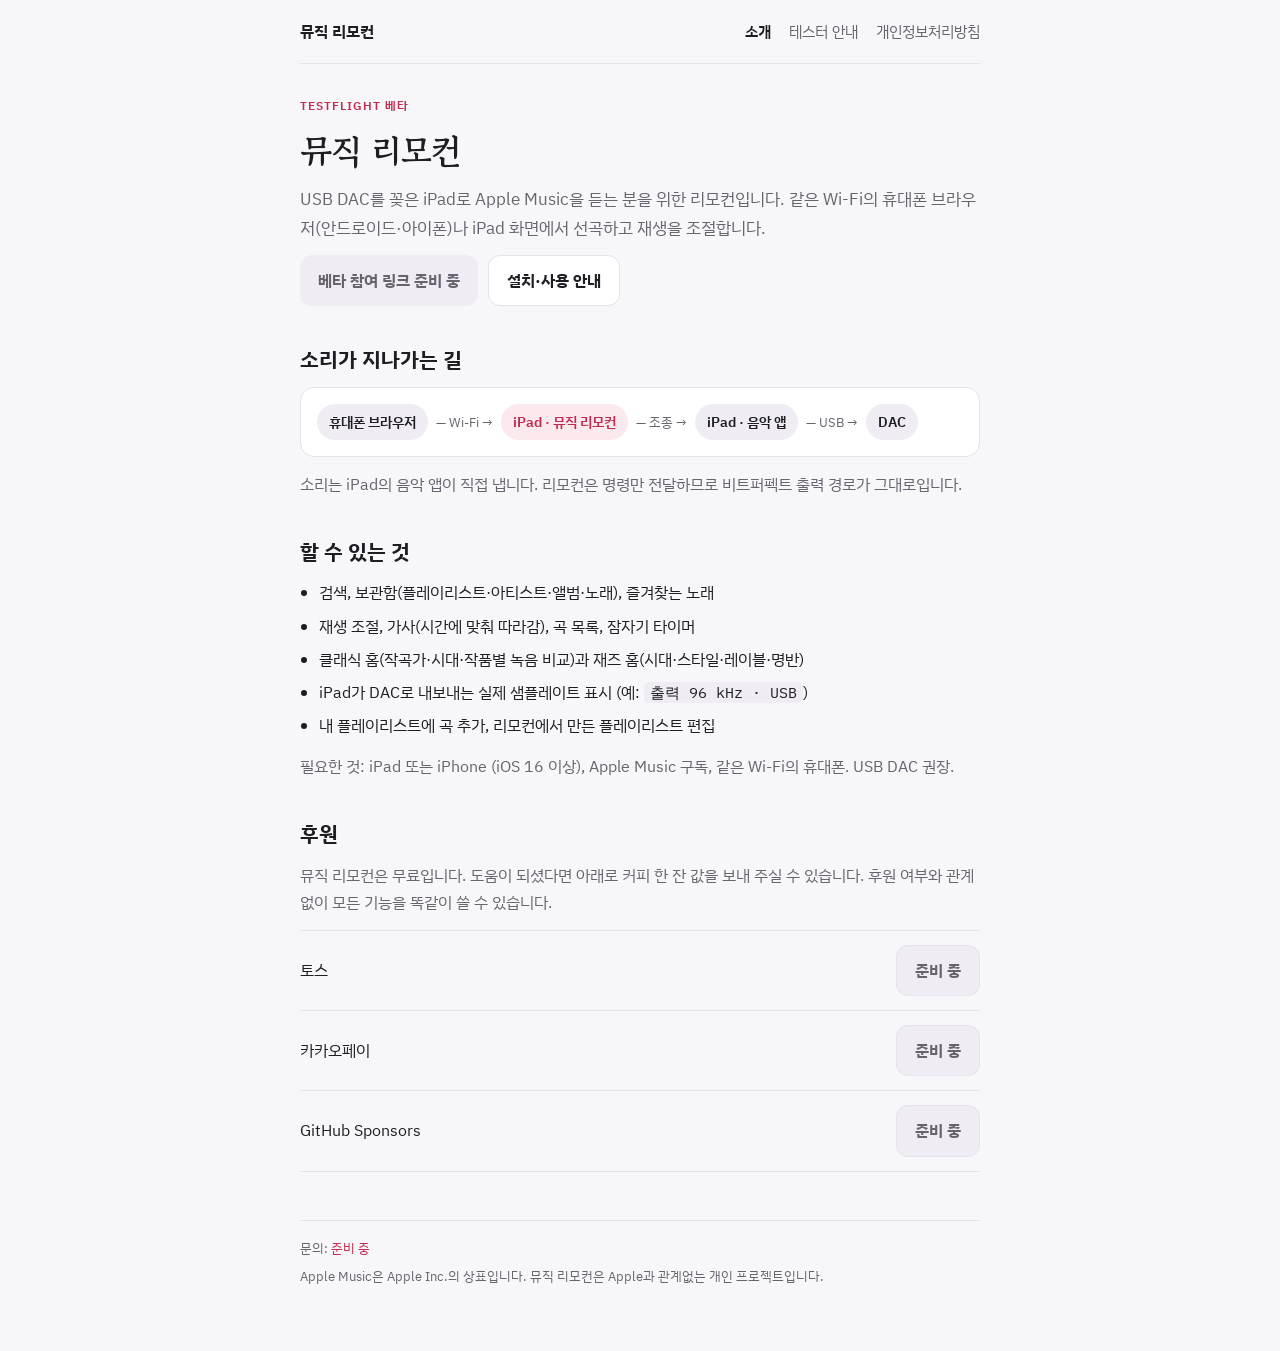
==== index.html @ 3a5f11dc "안내 사이트: 소개·테스터 안내·개인정보처리방침" ====
<!doctype html>
<html lang="ko">
<head>
<title>뮤직 리모컨</title>
<meta name="description" content="USB DAC를 연결한 iPad의 Apple Music을 휴대폰 브라우저에서 조종하는 리모컨">
<meta charset="utf-8">
<meta name="viewport" content="width=device-width, initial-scale=1, viewport-fit=cover">
<link rel="preconnect" href="https://fonts.googleapis.com">
<link rel="preconnect" href="https://fonts.gstatic.com" crossorigin>
<link rel="stylesheet" href="https://fonts.googleapis.com/css2?family=Gowun+Batang:wght@700&family=IBM+Plex+Sans+KR:wght@400;600;700&family=IBM+Plex+Mono:wght@500&display=swap">
<link rel="stylesheet" href="style.css">
<script src="config.js"></script>
</head>
<body>
<nav class="site-nav" aria-label="사이트">
  <a class="brand" href="./">뮤직 리모컨</a>
  <a href="./" aria-current="page">소개</a>
  <a href="guide.html">테스터 안내</a>
  <a href="privacy.html">개인정보처리방침</a>
</nav>
<main>
  <header style="display:flex;flex-direction:column;gap:12px">
    <div class="eyebrow">TESTFLIGHT 베타</div>
    <h1>뮤직 리모컨</h1>
    <p class="lead">USB DAC를 꽂은 iPad로 Apple Music을 듣는 분을 위한 리모컨입니다. 같은 Wi-Fi의 휴대폰 브라우저(안드로이드·아이폰)나 iPad 화면에서 선곡하고 재생을 조절합니다.</p>
    <div class="actions">
      <a class="button" data-fill="testflight" data-label="keep" data-empty="베타 참여 링크 준비 중">TestFlight로 베타 참여</a>
      <a class="button secondary" href="guide.html">설치·사용 안내</a>
    </div>
  </header>

  <section aria-labelledby="chain-title">
    <h2 id="chain-title">소리가 지나가는 길</h2>
    <div class="chain" role="img" aria-label="휴대폰 브라우저에서 Wi-Fi로 iPad의 뮤직 리모컨에 명령을 보내고, 뮤직 리모컨이 음악 앱을 조종해 USB로 DAC에 출력합니다">
      <span class="node">휴대폰 브라우저</span><span class="arrow">— Wi-Fi →</span>
      <span class="node key">iPad · 뮤직 리모컨</span><span class="arrow">— 조종 →</span>
      <span class="node">iPad · 음악 앱</span><span class="arrow">— USB →</span>
      <span class="node">DAC</span>
    </div>
    <p class="muted">소리는 iPad의 음악 앱이 직접 냅니다. 리모컨은 명령만 전달하므로 비트퍼펙트 출력 경로가 그대로입니다.</p>
  </section>

  <section aria-labelledby="feature-title">
    <h2 id="feature-title">할 수 있는 것</h2>
    <ul class="plain">
      <li>검색, 보관함(플레이리스트·아티스트·앨범·노래), 즐겨찾는 노래</li>
      <li>재생 조절, 가사(시간에 맞춰 따라감), 곡 목록, 잠자기 타이머</li>
      <li>클래식 홈(작곡가·시대·작품별 녹음 비교)과 재즈 홈(시대·스타일·레이블·명반)</li>
      <li>iPad가 DAC로 내보내는 실제 샘플레이트 표시 (예: <span class="mono">출력 96 kHz · USB</span>)</li>
      <li>내 플레이리스트에 곡 추가, 리모컨에서 만든 플레이리스트 편집</li>
    </ul>
    <p class="muted">필요한 것: iPad 또는 iPhone (iOS 16 이상), Apple Music 구독, 같은 Wi-Fi의 휴대폰. USB DAC 권장.</p>
  </section>

  <section aria-labelledby="support-title">
    <h2 id="support-title">후원</h2>
    <p class="muted">뮤직 리모컨은 무료입니다. 도움이 되셨다면 아래로 커피 한 잔 값을 보내 주실 수 있습니다. 후원 여부와 관계없이 모든 기능을 똑같이 쓸 수 있습니다.</p>
    <div class="support">
      <div class="support-row"><span>토스</span><a class="button secondary" data-fill="toss" data-label="keep" data-empty="준비 중">토스로 보내기</a></div>
      <div class="support-row"><span>카카오페이</span><a class="button secondary" data-fill="kakaopay" data-label="keep" data-empty="준비 중">카카오페이로 보내기</a></div>
      <div class="support-row" data-show-if="githubSponsors"><span>GitHub Sponsors</span><a class="button secondary" data-fill="githubSponsors" data-label="keep">후원하기</a></div>
    </div>
  </section>
</main>
<footer>
  <p>문의: <a data-fill="feedbackEmail" data-empty="준비 중">준비 중</a></p>
  <p>Apple Music은 Apple Inc.의 상표입니다. 뮤직 리모컨은 Apple과 관계없는 개인 프로젝트입니다.</p>
</footer>
</body>
</html>
---- style.css ----
:root {
  --paper: #f7f6f9;
  --surface: #ffffff;
  --ink: #1f1d24;
  --muted: #67646f;
  --line: #e4e2ea;
  --accent: #c42a4e;
  --accent-ink: #ffffff;
  --accent-soft: #fbe9ed;
  --code-bg: #efedf3;
  --warn-bg: #fff6e0;
  --warn-ink: #7a5300;
  color-scheme: light;
}
@media (prefers-color-scheme: dark) {
  :root {
    color-scheme: dark;
    --paper: #121116;
    --surface: #1b1a21;
    --ink: #eeedf2;
    --muted: #a19eab;
    --line: #2c2a33;
    --accent: #ff6a86;
    --accent-ink: #1a0b10;
    --accent-soft: #3a1d26;
    --code-bg: #26242d;
    --warn-bg: #33290f;
    --warn-ink: #f2c96b;
  }
}

* { box-sizing: border-box; }
html, body { margin: 0; }
body {
  background: var(--paper);
  color: var(--ink);
  font-family: "IBM Plex Sans KR", "Apple SD Gothic Neo", "Noto Sans KR", system-ui, sans-serif;
  font-size: 16px;
  line-height: 1.7;
  padding-inline: 16px;
  padding-block: 0 64px;
}
a { color: var(--accent); }
a:focus-visible, button:focus-visible { outline: 2px solid var(--accent); outline-offset: 3px; border-radius: 4px; }

.site-nav { max-width: 680px; margin: 0 auto; display: flex; flex-wrap: wrap; align-items: center; gap: 6px 18px; padding: 18px 0; border-bottom: 1px solid var(--line); }
.site-nav .brand { font-weight: 700; color: var(--ink); text-decoration: none; margin-right: auto; }
.site-nav a:not(.brand) { color: var(--muted); text-decoration: none; font-size: 15px; }
.site-nav a[aria-current="page"] { color: var(--ink); font-weight: 600; }

main { max-width: 680px; margin: 0 auto; padding-top: 32px; display: flex; flex-direction: column; gap: 40px; }
h1, h2, h3 { text-wrap: balance; line-height: 1.3; margin: 0; }
h1 { font-family: "Gowun Batang", "Nanum Myeongjo", serif; font-size: 34px; font-weight: 700; letter-spacing: -0.01em; }
h2 { font-size: 21px; font-weight: 700; }
h3 { font-size: 16px; font-weight: 700; }
p { margin: 0; }
section { display: flex; flex-direction: column; gap: 14px; }
.eyebrow { font-size: 12px; font-weight: 600; letter-spacing: 0.08em; color: var(--accent); }
.lead { color: var(--muted); font-size: 17px; }
.muted { color: var(--muted); }
.mono, code { font-family: "IBM Plex Mono", ui-monospace, Menlo, monospace; font-size: 0.92em; background: var(--code-bg); padding: 1px 6px; border-radius: 5px; }

.chain { display: flex; flex-wrap: wrap; align-items: center; gap: 8px; padding: 16px; background: var(--surface); border: 1px solid var(--line); border-radius: 14px; }
.node { padding: 6px 12px; border-radius: 999px; background: var(--code-bg); font-size: 14px; font-weight: 600; white-space: nowrap; }
.node.key { background: var(--accent-soft); color: var(--accent); }
.arrow { color: var(--muted); font-size: 13px; white-space: nowrap; }

ul.plain { margin: 0; padding-left: 1.2em; display: flex; flex-direction: column; gap: 6px; }

.actions { display: flex; flex-wrap: wrap; gap: 10px; }
.button { display: inline-flex; align-items: center; gap: 6px; padding: 11px 18px; border-radius: 12px; font-weight: 700; text-decoration: none; background: var(--accent); color: var(--accent-ink); }
.button.secondary { background: var(--surface); color: var(--ink); border: 1px solid var(--line); }
.button[aria-disabled="true"] { background: var(--code-bg); color: var(--muted); pointer-events: none; }

.support { display: flex; flex-direction: column; gap: 0; border-top: 1px solid var(--line); }
.support-row { display: flex; flex-wrap: wrap; justify-content: space-between; align-items: center; gap: 8px 16px; padding: 14px 0; border-bottom: 1px solid var(--line); }

ol.steps { list-style: none; margin: 0; padding: 0; display: flex; flex-direction: column; gap: 16px; counter-reset: step; }
ol.steps > li { counter-increment: step; display: grid; grid-template-columns: 32px 1fr; gap: 12px; align-items: start; }
ol.steps > li::before {
  content: counter(step); width: 32px; height: 32px; border-radius: 50%; display: grid; place-items: center;
  background: var(--accent); color: var(--accent-ink); font-weight: 700; font-size: 15px; font-variant-numeric: tabular-nums;
}
ol.steps .step-body { display: flex; flex-direction: column; gap: 4px; padding-top: 3px; }
ol.steps .step-body p { color: var(--muted); }

.notes { display: flex; flex-direction: column; border-top: 1px solid var(--line); }
.note { display: flex; flex-direction: column; gap: 4px; padding: 14px 0; border-bottom: 1px solid var(--line); }
.note p { color: var(--muted); }
.callout { background: var(--warn-bg); color: var(--warn-ink); border-radius: 12px; padding: 14px 16px; font-size: 15px; }

details { border-bottom: 1px solid var(--line); padding: 12px 0; }
details:first-of-type { border-top: 1px solid var(--line); }
summary { cursor: pointer; font-weight: 600; list-style: none; display: flex; justify-content: space-between; gap: 12px; }
summary::-webkit-details-marker { display: none; }
summary::after { content: "+"; color: var(--muted); font-weight: 400; }
details[open] summary::after { content: "−"; }
details p { color: var(--muted); margin-top: 8px; }

.policy h2 { margin-top: 8px; }
.policy ul { margin: 0; padding-left: 1.2em; display: flex; flex-direction: column; gap: 8px; }

footer { max-width: 680px; margin: 48px auto 0; color: var(--muted); font-size: 13px; border-top: 1px solid var(--line); padding-top: 16px; display: flex; flex-direction: column; gap: 6px; }

@media (prefers-reduced-motion: reduce) { * { transition: none !important; animation: none !important; } }
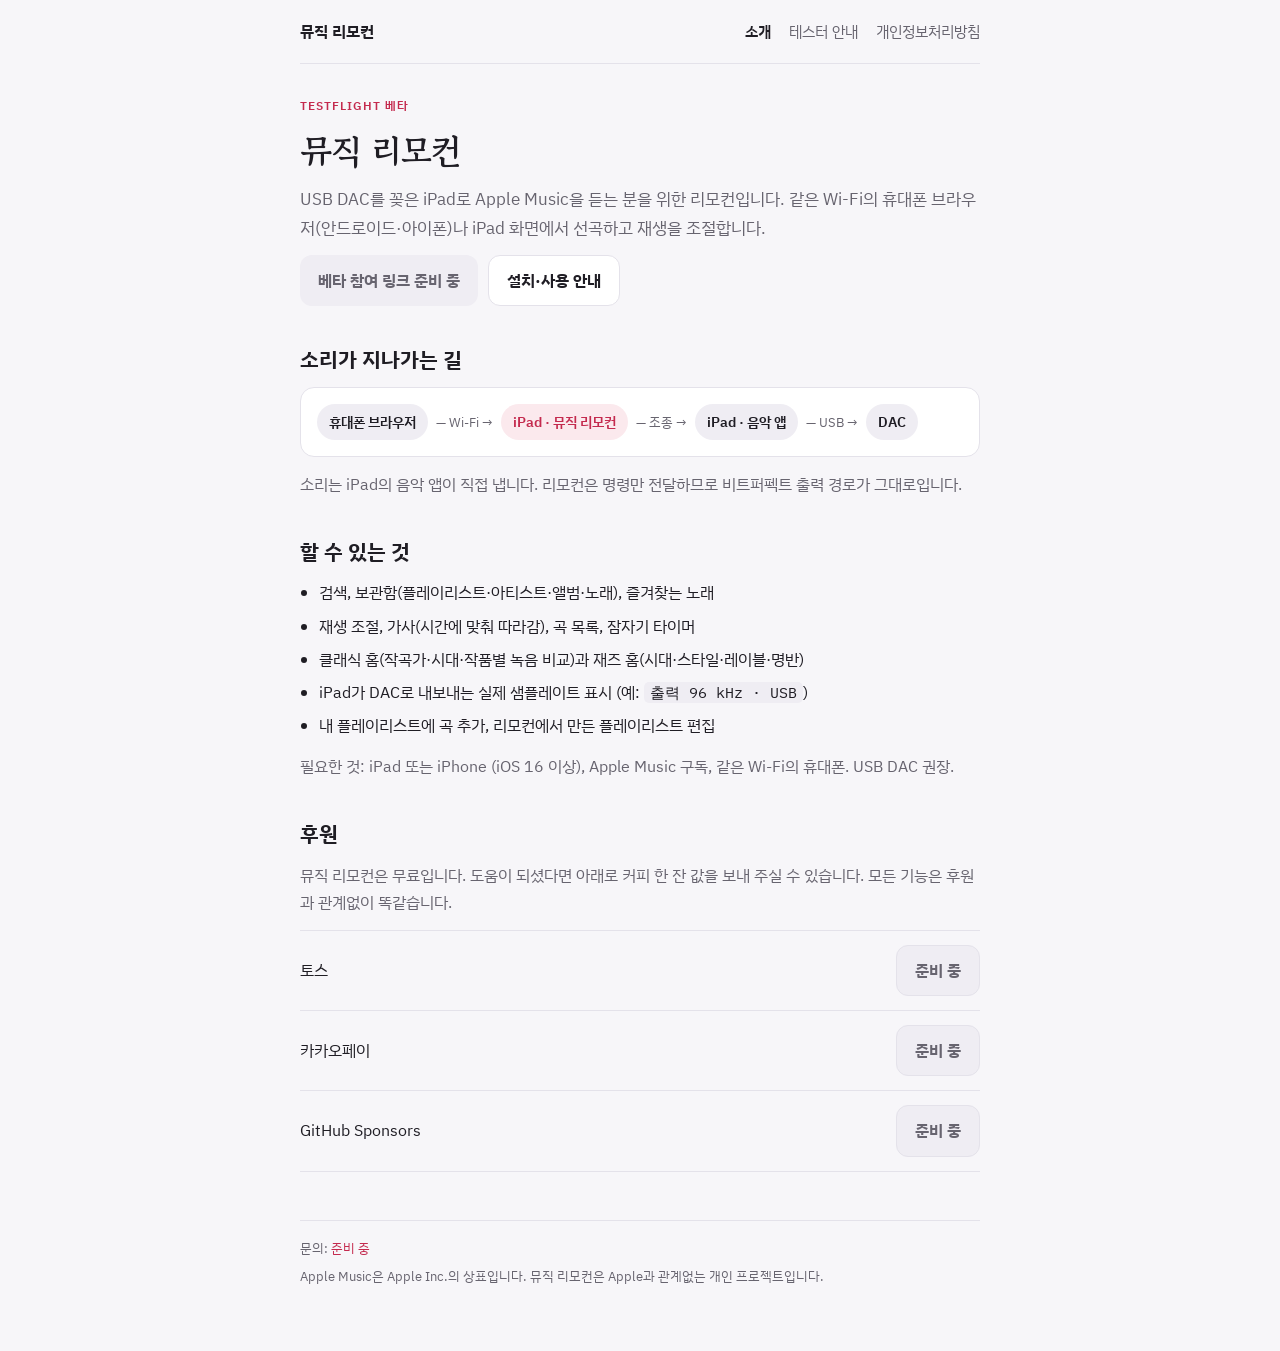
==== commit 4277eb81: "후원 문구 다듬기" ====
--- a/index.html
+++ b/index.html
@@ -54,7 +54,7 @@
 
   <section aria-labelledby="support-title">
     <h2 id="support-title">후원</h2>
-    <p class="muted">뮤직 리모컨은 무료입니다. 도움이 되셨다면 아래로 커피 한 잔 값을 보내 주실 수 있습니다. 후원 여부와 관계없이 모든 기능을 똑같이 쓸 수 있습니다.</p>
+    <p class="muted">뮤직 리모컨은 무료입니다. 도움이 되셨다면 아래로 커피 한 잔 값을 보내 주실 수 있습니다. 모든 기능은 후원과 관계없이 똑같습니다.</p>
     <div class="support">
       <div class="support-row"><span>토스</span><a class="button secondary" data-fill="toss" data-label="keep" data-empty="준비 중">토스로 보내기</a></div>
       <div class="support-row"><span>카카오페이</span><a class="button secondary" data-fill="kakaopay" data-label="keep" data-empty="준비 중">카카오페이로 보내기</a></div>
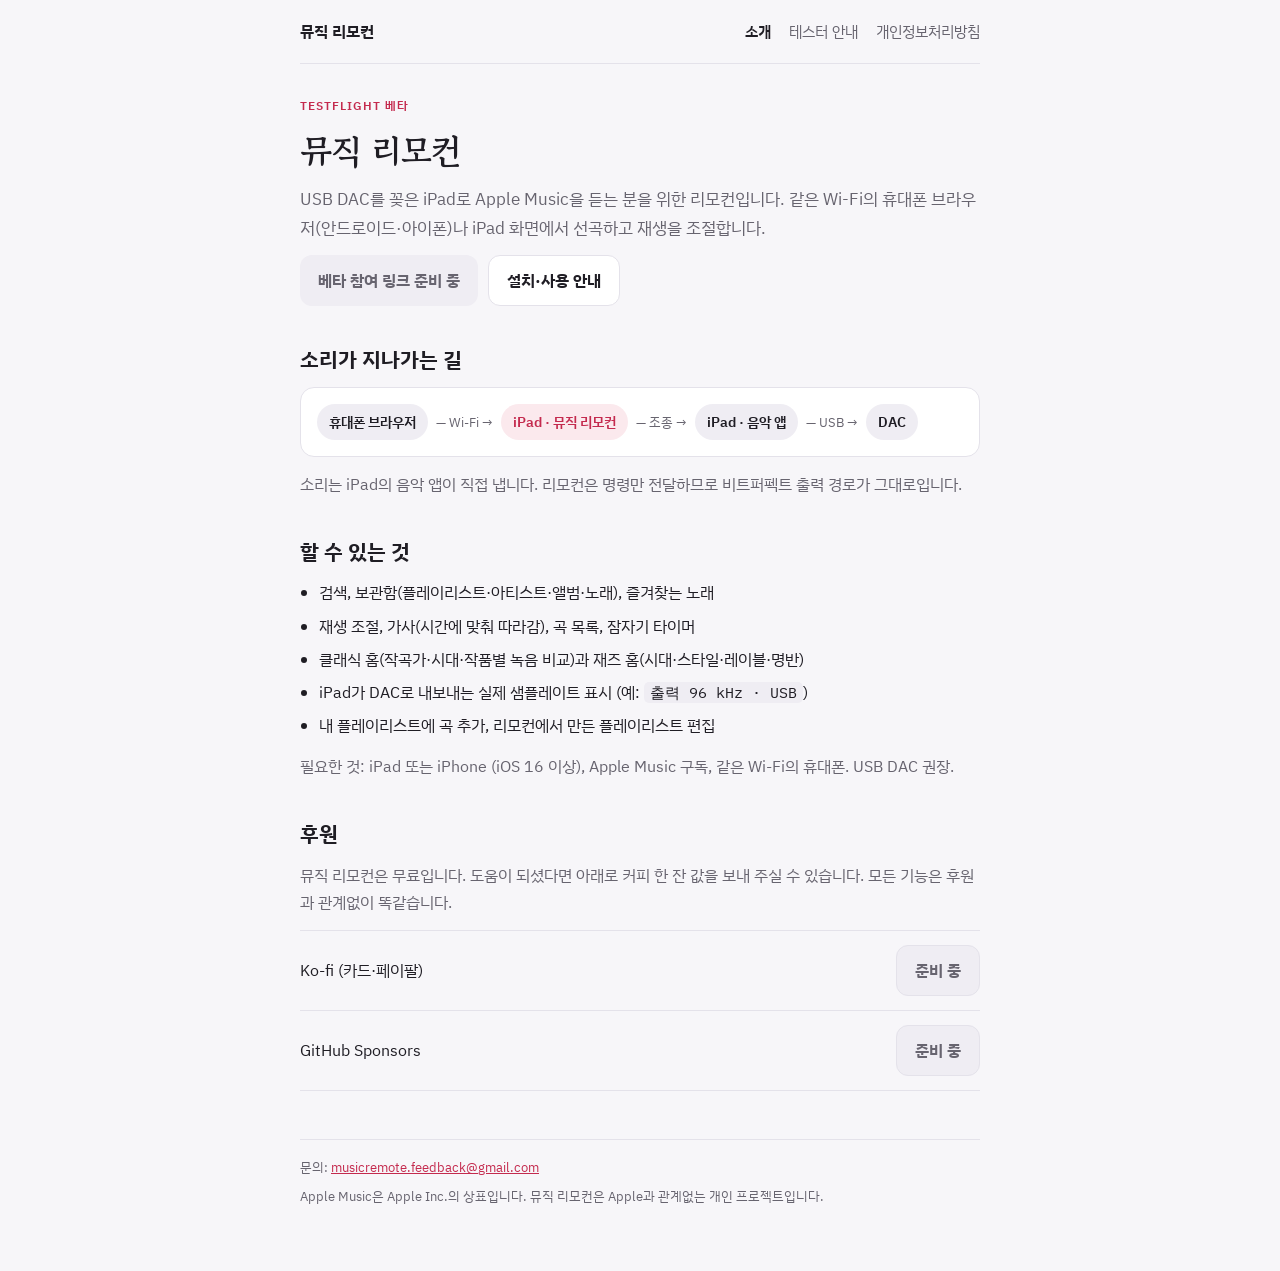
==== commit e6f02a47: "문의 이메일 넣기, 후원은 방법이 정해질 때까지 숨김" ====
--- a/index.html
+++ b/index.html
@@ -52,13 +52,12 @@
     <p class="muted">필요한 것: iPad 또는 iPhone (iOS 16 이상), Apple Music 구독, 같은 Wi-Fi의 휴대폰. USB DAC 권장.</p>
   </section>
 
-  <section aria-labelledby="support-title">
+  <section aria-labelledby="support-title" data-show-if="kofi githubSponsors" hidden>
     <h2 id="support-title">후원</h2>
     <p class="muted">뮤직 리모컨은 무료입니다. 도움이 되셨다면 아래로 커피 한 잔 값을 보내 주실 수 있습니다. 모든 기능은 후원과 관계없이 똑같습니다.</p>
     <div class="support">
-      <div class="support-row"><span>토스</span><a class="button secondary" data-fill="toss" data-label="keep" data-empty="준비 중">토스로 보내기</a></div>
-      <div class="support-row"><span>카카오페이</span><a class="button secondary" data-fill="kakaopay" data-label="keep" data-empty="준비 중">카카오페이로 보내기</a></div>
-      <div class="support-row" data-show-if="githubSponsors"><span>GitHub Sponsors</span><a class="button secondary" data-fill="githubSponsors" data-label="keep">후원하기</a></div>
+      <div class="support-row" data-show-if="kofi" hidden><span>Ko-fi (카드·페이팔)</span><a class="button secondary" data-fill="kofi" data-label="keep">커피 한 잔 보내기</a></div>
+      <div class="support-row" data-show-if="githubSponsors" hidden><span>GitHub Sponsors</span><a class="button secondary" data-fill="githubSponsors" data-label="keep">후원하기</a></div>
     </div>
   </section>
 </main>
